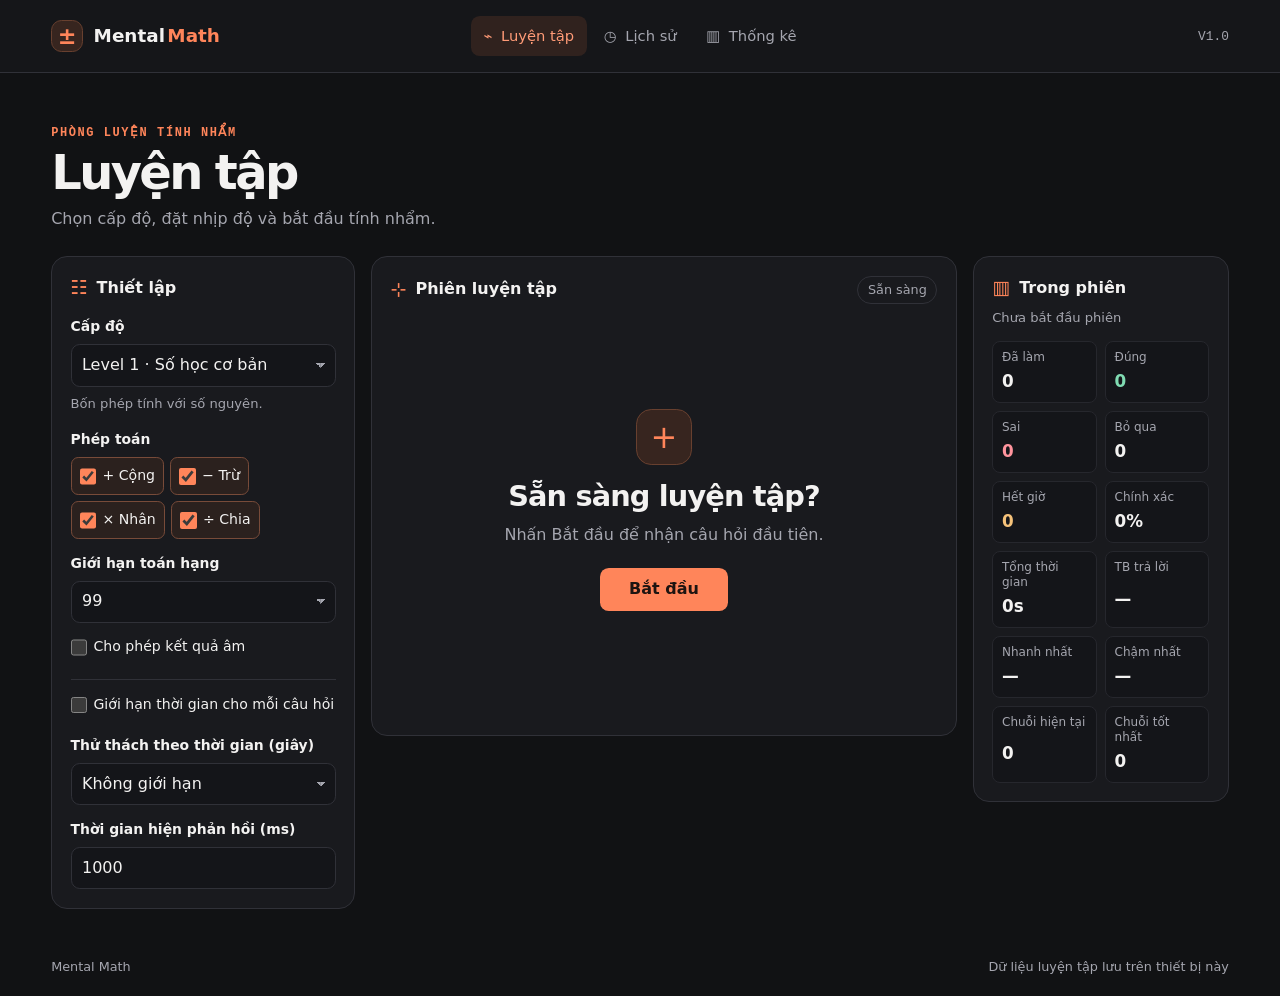
==== index.html @ ff59de57 "Release Mental Math V1.0" ====
<!doctype html>
<html lang="vi">
<head>
  <meta charset="utf-8">
  <meta name="viewport" content="width=device-width, initial-scale=1, viewport-fit=cover">
  <meta name="theme-color" content="#111214">
  <meta name="description" content="Luyện tính nhẩm, xem lại đáp án và theo dõi tiến bộ với Mental Math.">
  <meta name="apple-mobile-web-app-capable" content="yes">
  <meta name="apple-mobile-web-app-status-bar-style" content="black-translucent">
  <title>Mental Math</title>
  <link rel="manifest" href="./manifest.json">
  <link rel="icon" href="./assets/icons/icon.svg" type="image/svg+xml">
  <link rel="apple-touch-icon" href="./assets/icons/apple-touch-icon.png">
  <link rel="stylesheet" href="./css/style.css">
  <link rel="stylesheet" href="./css/components.css">
  <link rel="stylesheet" href="./css/responsive.css">
  <script type="module" src="./js/app.js"></script>
</head>
<body>
  <header class="site-header">
    <div class="shell header-inner">
      <div class="brand">
        <span class="brand-mark" aria-hidden="true">±</span>
        <span>Mental<span class="brand-math">Math</span></span>
      </div>
      <nav aria-label="Điều hướng chính" class="tablist" role="tablist">
        <button id="tab-practice" role="tab" aria-selected="true" aria-controls="practice" data-tab="practice"><span aria-hidden="true">⌁</span> Luyện tập</button>
        <button id="tab-history" role="tab" aria-selected="false" aria-controls="history" tabindex="-1" data-tab="history"><span aria-hidden="true">◷</span> Lịch sử</button>
        <button id="tab-statistics" role="tab" aria-selected="false" aria-controls="statistics" tabindex="-1" data-tab="statistics"><span aria-hidden="true">▥</span> Thống kê</button>
      </nav>
      <span class="version">V1.0</span>
    </div>
  </header>
  <main class="shell">
    <noscript><p class="notice">Bật JavaScript để luyện tập trên trình duyệt.</p></noscript>
    <div id="storage-notice" class="notice" role="alert" hidden></div>
    <section id="practice" role="tabpanel" aria-labelledby="tab-practice">
      <div class="page-intro">
        <p class="eyebrow">PHÒNG LUYỆN TÍNH NHẨM</p>
        <h1>Luyện tập</h1>
        <p>Chọn cấp độ, đặt nhịp độ và bắt đầu tính nhẩm.</p>
      </div>
      <div class="practice-layout">
        <form id="settings-form" class="card settings-card" novalidate aria-labelledby="settings-title">
          <div class="card-heading"><span aria-hidden="true">☷</span><h2 id="settings-title">Thiết lập</h2></div>
          <fieldset id="settings-fields">
            <legend class="sr-only">Cấu hình luyện tập</legend>
            <label for="level-select" class="field-label">Cấp độ</label>
            <select id="level-select"></select>
            <p id="level-description" class="muted field-help"></p>
            <div id="level-fields" class="field-stack"></div>
            <div id="timer-fields" class="field-stack timer-fields"></div>
          </fieldset>
          <p id="settings-error" class="form-error" role="alert" hidden></p>
        </form>
        <section class="card play-card" aria-labelledby="play-title">
          <div class="play-top">
            <div class="card-heading"><span aria-hidden="true">⊹</span><h2 id="play-title">Phiên luyện tập</h2></div>
            <span id="practice-state" class="state-label">Sẵn sàng</span>
          </div>
          <div id="session-timer" class="session-timer" hidden></div>
          <div id="question-timer" class="timer" hidden>
            <div><span>Mỗi câu</span><strong id="question-countdown"></strong></div>
            <progress id="question-progress" value="0" max="1" aria-label="Thời gian còn lại mỗi câu"></progress>
          </div>
          <div class="play-stage">
            <div id="play-idle" class="stage-message">
              <span class="stage-mark" aria-hidden="true">+</span>
              <h3>Sẵn sàng luyện tập?</h3>
              <p>Nhấn Bắt đầu để nhận câu hỏi đầu tiên.</p>
              <button id="start" class="primary" type="submit" form="settings-form">Bắt đầu</button>
            </div>
            <div id="play-paused" class="stage-message" hidden>
              <span class="stage-mark" aria-hidden="true">Ⅱ</span>
              <h3>Đã tạm dừng</h3>
              <p>Đồng hồ sẽ chạy tiếp khi bạn tiếp tục.</p>
            </div>
            <div id="play-question" hidden>
              <div id="question-number" class="eyebrow"></div>
              <div id="expression" class="expression"></div>
              <p id="question-hint" class="muted" hidden></p>
              <form id="answer-form" novalidate>
                <label for="answer" class="sr-only">Đáp án</label>
                <input id="answer" type="text" inputmode="decimal" autocomplete="off" autocapitalize="off" spellcheck="false" placeholder="Nhập đáp án" aria-describedby="answer-error">
                <button class="primary" type="submit">Kiểm tra <span aria-hidden="true">↵</span></button>
              </form>
              <div class="answer-tools">
                <button id="toggle-negative" class="subtle compact" type="button" aria-label="Đổi dấu âm hoặc dương">±</button>
                <p id="answer-error" class="form-error" role="alert" hidden></p>
              </div>
            </div>
            <div id="play-feedback" class="stage-message" role="status" hidden>
              <h3 id="feedback-title"></h3>
              <p id="feedback-answer"></p>
            </div>
            <div id="play-summary" class="stage-message" hidden>
              <span class="stage-mark" aria-hidden="true">✓</span>
              <h3>Hoàn thành phiên</h3>
              <p id="summary-caption"></p>
              <p id="summary-feedback" role="status" hidden></p>
              <div id="summary-metrics" class="metrics summary-metrics"></div>
              <button id="restart" class="primary" type="submit" form="settings-form">Bắt đầu lại</button>
            </div>
          </div>
          <div id="play-controls" class="play-controls" hidden>
            <button id="skip" class="subtle" type="button">Bỏ qua</button>
            <button id="pause" class="subtle" type="button">Tạm dừng</button>
            <button id="resume" class="primary" type="button" hidden>Tiếp tục</button>
            <button id="finish" class="subtle finish" type="button">Kết thúc</button>
          </div>
        </section>
        <aside class="card stats-card" aria-labelledby="live-title">
          <div class="card-heading"><span aria-hidden="true">▥</span><h2 id="live-title">Trong phiên</h2></div>
          <p id="live-level" class="muted field-help">Chưa bắt đầu phiên</p>
          <div id="live-metrics" class="metrics live-metrics"></div>
        </aside>
      </div>
    </section>
    <section id="history" role="tabpanel" aria-labelledby="tab-history" hidden>
      <div class="page-intro heading-row">
        <div><h1>Lịch sử</h1><p>Xem lại tối đa 30 phiên gần nhất và từng đáp án.</p></div>
        <div class="actions">
          <button id="retry-save" class="subtle" type="button" hidden>Lưu lại phiên</button>
          <button id="clear-history" class="subtle danger" type="button">Xóa lịch sử</button>
        </div>
      </div>
      <div id="history-content" class="history-list"></div>
    </section>
    <section id="statistics" role="tabpanel" aria-labelledby="tab-statistics" hidden>
      <div class="page-intro heading-row">
        <div><h1>Thống kê</h1><p>Theo dõi độ chính xác và tốc độ qua các phiên đã lưu.</p></div>
        <label class="filter-label" for="stats-filter">Cấp độ <select id="stats-filter"></select></label>
      </div>
      <div id="statistics-content"></div>
    </section>
  </main>
  <footer class="shell footer"><span>Mental Math</span><span>Dữ liệu luyện tập lưu trên thiết bị này</span></footer>
</body>
</html>
---- css/style.css ----
:root {
  color-scheme: dark;
  --bg: #111214;
  --surface: #191a1e;
  --inset: #141519;
  --border: #303138;
  --text: #f3f2f1;
  --muted: #a5a6af;
  --accent: #ff855a;
  --accent-hover: #ffa583;
  --success: #80dbb2;
  --danger: #ff949d;
  --warning: #f5c27a;
  --radius: 1rem;
  font: 100%/1.55 "Segoe UI", system-ui, sans-serif;
}

*, *::before, *::after { box-sizing: border-box; }
[hidden] { display: none !important; }
body { margin: 0; background: var(--bg); color: var(--text); }
button, input, select { font: inherit; }
button, select { cursor: pointer; }
button:disabled, select:disabled, input:disabled { cursor: default; opacity: .55; }
:focus-visible { outline: 2px solid var(--accent); outline-offset: 3px; }
button { border: 0; }
h1, h2, h3, p { margin: 0; }
fieldset { border: 0; padding: 0; margin: 0; min-width: 0; }
legend { padding: 0; }
progress { display: block; width: 100%; }
a { color: var(--accent); }
.shell { width: min(90rem, 100%); padding-inline: clamp(1rem, 4vw, 3.75rem); margin-inline: auto; }
.muted { color: var(--muted); }
.sr-only { position: absolute; width: 1px; height: 1px; overflow: hidden; clip-path: inset(50%); white-space: nowrap; }
.site-header { border-bottom: 1px solid var(--border); background: #151619; padding-top: env(safe-area-inset-top); }
.header-inner { min-height: 4.5rem; display: grid; grid-template-columns: 1fr auto 1fr; align-items: center; gap: 1rem; }
.brand { display: inline-flex; align-items: center; gap: .65rem; font-weight: 800; font-size: 1.15rem; white-space: nowrap; }
.brand-mark, .stage-mark {
  display: inline-grid; place-items: center; color: var(--accent); background: #37251f;
  border: 1px solid #68402f; border-radius: .65rem; width: 2rem; height: 2rem; font-size: 1.4rem; line-height: 1;
}
.brand-math { color: var(--accent); margin-left: .13em; }
.version { justify-self: end; color: var(--muted); font: .8rem ui-monospace, monospace; }
.tablist { display: flex; gap: .25rem; }
.tablist button { color: var(--muted); background: transparent; border-radius: .55rem; padding: .55rem .8rem; white-space: nowrap; font-size: .92rem; }
.tablist button:hover { color: var(--text); }
.tablist [aria-selected="true"] { background: #30221e; color: #ff9b77; }
.tablist span { margin-right: .25rem; }
.page-intro { margin-block: clamp(1.5rem, 5vw, 3.25rem) 1.5rem; }
.page-intro h1 { font-size: clamp(2rem, 4vw, 3rem); line-height: 1.12; letter-spacing: -.055em; margin: .25rem 0 .45rem; }
.page-intro p:not(.eyebrow) { color: var(--muted); }
.eyebrow { color: var(--accent); font: 700 .75rem/1.45 ui-monospace, monospace; letter-spacing: .13em; }
.footer { display: flex; justify-content: space-between; margin-top: 2rem; padding-block: 1rem max(1.2rem, env(safe-area-inset-bottom)); gap: .5rem; color: var(--muted); font-size: .8rem; }
.notice { margin-top: 1rem; padding: .75rem 1rem; border: 1px solid #795d32; border-radius: .6rem; color: var(--warning); background: #292117; }
---- css/components.css ----
.practice-layout { display: grid; grid-template-columns: minmax(15rem, 19rem) minmax(0, 1fr) minmax(13rem, 16rem); align-items: start; gap: 1rem; }
.card { min-width: 0; padding: 1.15rem; background: var(--surface); border: 1px solid var(--border); border-radius: var(--radius); }
.card-heading { display: flex; align-items: center; gap: .55rem; }
.card-heading > span { color: var(--accent); line-height: 1; font-size: 1.2rem; }
.card-heading h2, .card h2 { font-size: 1rem; font-weight: 700; }
.settings-card > .card-heading { margin-bottom: 1rem; }
.field-label { display: block; color: var(--text); font-size: .87rem; font-weight: 650; margin-bottom: .4rem; }
.field-help { font-size: .82rem; margin-top: .45rem; }
.field-stack { display: grid; gap: .85rem; margin-top: .95rem; }
.timer-fields { border-top: 1px solid var(--border); padding-top: .9rem; }
input[type="text"], input[type="number"], select {
  width: 100%; min-height: 2.65rem; padding: .48rem .65rem; color: var(--text);
  background-color: var(--inset); border: 1px solid var(--border); border-radius: .55rem;
}
select {
  appearance: none; padding-right: 1.9rem;
  background-image: linear-gradient(45deg, transparent 50%, var(--muted) 50%), linear-gradient(135deg, var(--muted) 50%, transparent 50%);
  background-position: right .86rem center, right .56rem center;
  background-size: .3rem .3rem; background-repeat: no-repeat;
}
.custom-value { margin-top: .45rem; }
.options { display: flex; gap: .4rem; flex-wrap: wrap; }
.option { display: inline-flex; align-items: center; gap: .38rem; font-size: .88rem; cursor: pointer; }
.option input { width: 1.05rem; height: 1.05rem; accent-color: var(--accent); margin: 0; flex: none; }
.options .option { border: 1px solid var(--border); padding: .34rem .5rem; border-radius: .45rem; background: var(--inset); min-height: 2.35rem; }
.options .option:has(input:checked) { border-color: #784b39; background: #2b211e; }
.primary, .subtle { border-radius: .55rem; min-height: 2.7rem; padding: .48rem .85rem; font-weight: 650; white-space: nowrap; }
.primary { background: var(--accent); color: #1d1411; }
.primary:hover { background: var(--accent-hover); }
.subtle { background: var(--inset); color: var(--text); border: 1px solid var(--border); }
.subtle:hover { border-color: var(--muted); }
.danger, .form-error { color: var(--danger); }
.form-error { font-size: .87rem; margin-top: .4rem; }
.play-card { min-height: 30rem; display: flex; flex-direction: column; }
.play-top { display: flex; gap: .6rem; justify-content: space-between; align-items: center; }
.state-label { font-size: .8rem; color: var(--muted); border: 1px solid var(--border); border-radius: 2rem; padding: .2rem .6rem; white-space: nowrap; }
.session-timer { color: var(--warning); font-size: .86rem; margin-top: .75rem; }
.timer { margin-top: .8rem; color: var(--success); }
.timer > div { display: flex; justify-content: space-between; font-size: .88rem; }
.timer.warning { color: var(--warning); }
.timer progress { height: .45rem; margin-top: .2rem; accent-color: currentColor; }
.play-stage { flex: 1; display: grid; place-items: center; padding-block: 1.5rem; text-align: center; min-width: 0; }
.stage-message { width: min(100%, 30rem); display: grid; justify-items: center; gap: .65rem; }
.stage-mark { width: 3.5rem; height: 3.5rem; border-radius: .95rem; font-size: 2rem; margin-bottom: .25rem; }
.stage-message h3 { font-size: clamp(1.25rem, 2.7vw, 1.8rem); line-height: 1.15; letter-spacing: -.03em; }
.stage-message p { color: var(--muted); overflow-wrap: anywhere; }
.stage-message .primary { margin-top: .6rem; min-width: 8rem; }
#play-question { width: 100%; min-width: 0; }
.expression { font-size: clamp(1.7rem, 3.8vw, 3.5rem); line-height: 1.2; font-weight: 750; margin-block: .7rem 1rem; overflow-wrap: anywhere; }
.expression.long { font-size: clamp(1.5rem, 2.5vw, 2.25rem); }
#answer-form { display: flex; max-width: 25rem; margin: 1rem auto 0; gap: .45rem; }
#answer { min-width: 0; font-variant-numeric: tabular-nums; }
#answer-form button span { margin-left: .2rem; }
.answer-tools { display: flex; align-items: center; justify-content: center; gap: .45rem; margin-top: .45rem; }
.compact { min-height: 2rem; padding: .12rem .6rem; }
.play-controls { display: flex; flex-wrap: wrap; gap: .4rem; padding-top: .8rem; border-top: 1px solid var(--border); }
.play-controls .finish { margin-left: auto; }
.metrics { display: grid; grid-template-columns: repeat(auto-fit, minmax(min(100%, 8rem), 1fr)); gap: .5rem; width: 100%; }
.live-metrics, .summary-metrics { grid-template-columns: repeat(2, minmax(0, 1fr)); }
.live-metrics { margin-top: .85rem; }
.metric { display: grid; gap: .18rem; min-width: 0; padding: .5rem .55rem; background: var(--inset); text-align: left; border: 1px solid #26272d; border-radius: .5rem; }
.metric span { font-size: .75rem; color: var(--muted); line-height: 1.25; }
.metric strong { font-size: 1.05rem; font-variant-numeric: tabular-nums; overflow-wrap: anywhere; }
.correct { color: var(--success); }
.incorrect { color: var(--danger); }
.timeout { color: var(--warning); }
.skipped { color: var(--muted); }
.heading-row { display: flex; justify-content: space-between; align-items: end; gap: 1rem; flex-wrap: wrap; }
.actions { display: flex; flex-wrap: wrap; gap: .5rem; }
.history-list, .chart-grid { display: grid; gap: .8rem; }
.history-entry summary { cursor: pointer; list-style-position: inside; }
.history-entry summary strong { margin-inline: .25rem; }
.history-entry summary small { display: inline-block; color: var(--muted); margin-inline: .3rem; }
.history-entry[open] summary { padding-bottom: .7rem; }
.history-details { display: grid; gap: .65rem; }
.history-details p, .history-details label { font-size: .88rem; }
.table-scroll { overflow: auto; max-height: 24rem; }
table { width: 100%; border-collapse: collapse; text-align: left; font-size: .88rem; }
th, td { padding: .55rem; border-bottom: 1px solid var(--border); overflow-wrap: anywhere; }
th { color: var(--muted); }
.chart-grid { grid-template-columns: repeat(2, minmax(0, 1fr)); margin-top: 1rem; }
.chart { display: block; width: 100%; min-height: 10rem; margin-top: .5rem; overflow: visible; }
.chart text { fill: var(--muted); font: 15px "Segoe UI", system-ui, sans-serif; }
.chart .grid { stroke: var(--border); }
.chart .series { fill: none; stroke: var(--accent); stroke-width: 3; }
.chart .point { fill: var(--accent); }
.chart .bar { fill: var(--success); }
.chart-values { margin-top: .4rem; font-size: .85rem; color: var(--muted); }
.chart-values summary { cursor: pointer; }
.level-table { margin-top: 1rem; }
.level-table h2 { margin-bottom: .45rem; }
.filter-label { min-width: min(100%, 13rem); display: grid; gap: .3rem; font-size: .88rem; }
---- css/responsive.css ----
@media (max-width: 65rem) {
  .practice-layout { grid-template-columns: minmax(14rem, 18rem) minmax(0, 1fr); }
  .stats-card { grid-column: 1 / -1; }
  .live-metrics { grid-template-columns: repeat(auto-fit, minmax(6rem, 1fr)); }
}

@media (max-width: 42rem) {
  .shell { padding-left: max(1rem, env(safe-area-inset-left)); padding-right: max(1rem, env(safe-area-inset-right)); }
  .header-inner { min-height: auto; grid-template-columns: 1fr auto; padding-block: .65rem .45rem; row-gap: .45rem; }
  .tablist { grid-area: 2 / 1 / 3 / -1; justify-content: stretch; }
  .tablist button { flex: 1; padding-inline: .3rem; }
  .practice-layout, .chart-grid { grid-template-columns: minmax(0, 1fr); }
  .practice-layout.is-active .play-card, .practice-layout.is-finished .play-card { grid-row: 1; }
  .play-card { min-height: 21rem; }
  .card { padding: .9rem; }
  .option, .options .option { min-height: 2.75rem; }
  .footer { flex-wrap: wrap; }
}

@media (max-width: 24rem) {
  .tablist span { display: none; }
  #answer-form button span { display: none; }
  .play-controls .finish { margin-left: 0; }
}
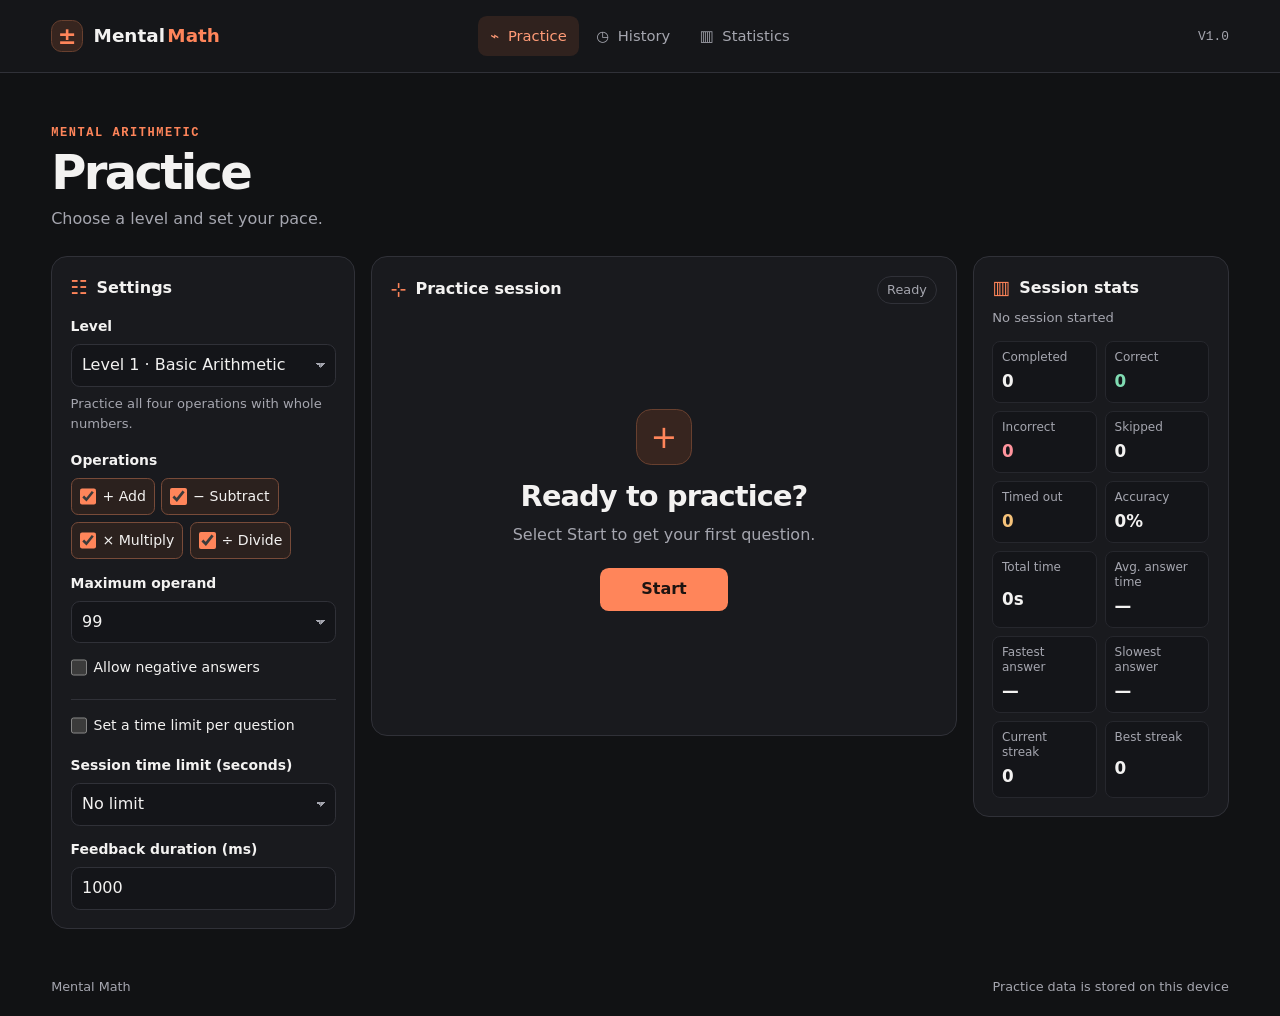
==== commit 4576cd6a: "V1.1" ====
--- a/index.html
+++ b/index.html
@@ -1,10 +1,10 @@
 <!doctype html>
-<html lang="vi">
+<html lang="en">
 <head>
   <meta charset="utf-8">
   <meta name="viewport" content="width=device-width, initial-scale=1, viewport-fit=cover">
   <meta name="theme-color" content="#111214">
-  <meta name="description" content="Luyện tính nhẩm, xem lại đáp án và theo dõi tiến bộ với Mental Math.">
+  <meta name="description" content="Practice mental arithmetic, review your answers, and track your progress with Mental Math.">
   <meta name="apple-mobile-web-app-capable" content="yes">
   <meta name="apple-mobile-web-app-status-bar-style" content="black-translucent">
   <title>Mental Math</title>
@@ -23,29 +23,29 @@
         <span class="brand-mark" aria-hidden="true">±</span>
         <span>Mental<span class="brand-math">Math</span></span>
       </div>
-      <nav aria-label="Điều hướng chính" class="tablist" role="tablist">
-        <button id="tab-practice" role="tab" aria-selected="true" aria-controls="practice" data-tab="practice"><span aria-hidden="true">⌁</span> Luyện tập</button>
-        <button id="tab-history" role="tab" aria-selected="false" aria-controls="history" tabindex="-1" data-tab="history"><span aria-hidden="true">◷</span> Lịch sử</button>
-        <button id="tab-statistics" role="tab" aria-selected="false" aria-controls="statistics" tabindex="-1" data-tab="statistics"><span aria-hidden="true">▥</span> Thống kê</button>
+      <nav aria-label="Main navigation" class="tablist" role="tablist">
+        <button id="tab-practice" role="tab" aria-selected="true" aria-controls="practice" data-tab="practice"><span aria-hidden="true">⌁</span> Practice</button>
+        <button id="tab-history" role="tab" aria-selected="false" aria-controls="history" tabindex="-1" data-tab="history"><span aria-hidden="true">◷</span> History</button>
+        <button id="tab-statistics" role="tab" aria-selected="false" aria-controls="statistics" tabindex="-1" data-tab="statistics"><span aria-hidden="true">▥</span> Statistics</button>
       </nav>
       <span class="version">V1.0</span>
     </div>
   </header>
   <main class="shell">
-    <noscript><p class="notice">Bật JavaScript để luyện tập trên trình duyệt.</p></noscript>
+    <noscript><p class="notice">Enable JavaScript to use Mental Math.</p></noscript>
     <div id="storage-notice" class="notice" role="alert" hidden></div>
     <section id="practice" role="tabpanel" aria-labelledby="tab-practice">
       <div class="page-intro">
-        <p class="eyebrow">PHÒNG LUYỆN TÍNH NHẨM</p>
-        <h1>Luyện tập</h1>
-        <p>Chọn cấp độ, đặt nhịp độ và bắt đầu tính nhẩm.</p>
+        <p class="eyebrow">MENTAL ARITHMETIC</p>
+        <h1>Practice</h1>
+        <p>Choose a level and set your pace.</p>
       </div>
       <div class="practice-layout">
         <form id="settings-form" class="card settings-card" novalidate aria-labelledby="settings-title">
-          <div class="card-heading"><span aria-hidden="true">☷</span><h2 id="settings-title">Thiết lập</h2></div>
+          <div class="card-heading"><span aria-hidden="true">☷</span><h2 id="settings-title">Settings</h2></div>
           <fieldset id="settings-fields">
-            <legend class="sr-only">Cấu hình luyện tập</legend>
-            <label for="level-select" class="field-label">Cấp độ</label>
+            <legend class="sr-only">Practice settings</legend>
+            <label for="level-select" class="field-label">Level</label>
             <select id="level-select"></select>
             <p id="level-description" class="muted field-help"></p>
             <div id="level-fields" class="field-stack"></div>
@@ -55,37 +55,37 @@
         </form>
         <section class="card play-card" aria-labelledby="play-title">
           <div class="play-top">
-            <div class="card-heading"><span aria-hidden="true">⊹</span><h2 id="play-title">Phiên luyện tập</h2></div>
-            <span id="practice-state" class="state-label">Sẵn sàng</span>
+            <div class="card-heading"><span aria-hidden="true">⊹</span><h2 id="play-title">Practice session</h2></div>
+            <span id="practice-state" class="state-label">Ready</span>
           </div>
           <div id="session-timer" class="session-timer" hidden></div>
           <div id="question-timer" class="timer" hidden>
-            <div><span>Mỗi câu</span><strong id="question-countdown"></strong></div>
-            <progress id="question-progress" value="0" max="1" aria-label="Thời gian còn lại mỗi câu"></progress>
+            <div><span>Question timer</span><strong id="question-countdown"></strong></div>
+            <progress id="question-progress" value="0" max="1" aria-label="Time remaining for this question"></progress>
           </div>
           <div class="play-stage">
             <div id="play-idle" class="stage-message">
               <span class="stage-mark" aria-hidden="true">+</span>
-              <h3>Sẵn sàng luyện tập?</h3>
-              <p>Nhấn Bắt đầu để nhận câu hỏi đầu tiên.</p>
-              <button id="start" class="primary" type="submit" form="settings-form">Bắt đầu</button>
+              <h3>Ready to practice?</h3>
+              <p>Select Start to get your first question.</p>
+              <button id="start" class="primary" type="submit" form="settings-form">Start</button>
             </div>
             <div id="play-paused" class="stage-message" hidden>
               <span class="stage-mark" aria-hidden="true">Ⅱ</span>
-              <h3>Đã tạm dừng</h3>
-              <p>Đồng hồ sẽ chạy tiếp khi bạn tiếp tục.</p>
+              <h3>Paused</h3>
+              <p>The timers will continue when you resume.</p>
             </div>
             <div id="play-question" hidden>
               <div id="question-number" class="eyebrow"></div>
               <div id="expression" class="expression"></div>
               <p id="question-hint" class="muted" hidden></p>
               <form id="answer-form" novalidate>
-                <label for="answer" class="sr-only">Đáp án</label>
-                <input id="answer" type="text" inputmode="decimal" autocomplete="off" autocapitalize="off" spellcheck="false" placeholder="Nhập đáp án" aria-describedby="answer-error">
-                <button class="primary" type="submit">Kiểm tra <span aria-hidden="true">↵</span></button>
+                <label for="answer" class="sr-only">Answer</label>
+                <input id="answer" type="text" inputmode="decimal" autocomplete="off" autocapitalize="off" spellcheck="false" placeholder="Enter your answer" aria-describedby="answer-error">
+                <button class="primary" type="submit">Check <span aria-hidden="true">↵</span></button>
               </form>
               <div class="answer-tools">
-                <button id="toggle-negative" class="subtle compact" type="button" aria-label="Đổi dấu âm hoặc dương">±</button>
+                <button id="toggle-negative" class="subtle compact" type="button" aria-label="Toggle the answer sign">±</button>
                 <p id="answer-error" class="form-error" role="alert" hidden></p>
               </div>
             </div>
@@ -95,45 +95,45 @@
             </div>
             <div id="play-summary" class="stage-message" hidden>
               <span class="stage-mark" aria-hidden="true">✓</span>
-              <h3>Hoàn thành phiên</h3>
+              <h3>Session complete</h3>
               <p id="summary-caption"></p>
               <p id="summary-feedback" role="status" hidden></p>
               <div id="summary-metrics" class="metrics summary-metrics"></div>
-              <button id="restart" class="primary" type="submit" form="settings-form">Bắt đầu lại</button>
+              <button id="restart" class="primary" type="submit" form="settings-form">Restart</button>
             </div>
           </div>
           <div id="play-controls" class="play-controls" hidden>
-            <button id="skip" class="subtle" type="button">Bỏ qua</button>
-            <button id="pause" class="subtle" type="button">Tạm dừng</button>
-            <button id="resume" class="primary" type="button" hidden>Tiếp tục</button>
-            <button id="finish" class="subtle finish" type="button">Kết thúc</button>
+            <button id="skip" class="subtle" type="button">Skip</button>
+            <button id="pause" class="subtle" type="button">Pause</button>
+            <button id="resume" class="primary" type="button" hidden>Resume</button>
+            <button id="finish" class="subtle finish" type="button">Finish</button>
           </div>
         </section>
         <aside class="card stats-card" aria-labelledby="live-title">
-          <div class="card-heading"><span aria-hidden="true">▥</span><h2 id="live-title">Trong phiên</h2></div>
-          <p id="live-level" class="muted field-help">Chưa bắt đầu phiên</p>
+          <div class="card-heading"><span aria-hidden="true">▥</span><h2 id="live-title">Session stats</h2></div>
+          <p id="live-level" class="muted field-help">No session started</p>
           <div id="live-metrics" class="metrics live-metrics"></div>
         </aside>
       </div>
     </section>
     <section id="history" role="tabpanel" aria-labelledby="tab-history" hidden>
       <div class="page-intro heading-row">
-        <div><h1>Lịch sử</h1><p>Xem lại tối đa 30 phiên gần nhất và từng đáp án.</p></div>
+        <div><h1>History</h1><p>Review your answers from the 30 most recent sessions.</p></div>
         <div class="actions">
-          <button id="retry-save" class="subtle" type="button" hidden>Lưu lại phiên</button>
-          <button id="clear-history" class="subtle danger" type="button">Xóa lịch sử</button>
+          <button id="retry-save" class="subtle" type="button" hidden>Retry saving</button>
+          <button id="clear-history" class="subtle danger" type="button">Clear history</button>
         </div>
       </div>
       <div id="history-content" class="history-list"></div>
     </section>
     <section id="statistics" role="tabpanel" aria-labelledby="tab-statistics" hidden>
       <div class="page-intro heading-row">
-        <div><h1>Thống kê</h1><p>Theo dõi độ chính xác và tốc độ qua các phiên đã lưu.</p></div>
-        <label class="filter-label" for="stats-filter">Cấp độ <select id="stats-filter"></select></label>
+        <div><h1>Statistics</h1><p>Track your accuracy and speed across saved sessions.</p></div>
+        <label class="filter-label" for="stats-filter">Level <select id="stats-filter"></select></label>
       </div>
       <div id="statistics-content"></div>
     </section>
   </main>
-  <footer class="shell footer"><span>Mental Math</span><span>Dữ liệu luyện tập lưu trên thiết bị này</span></footer>
+  <footer class="shell footer"><span>Mental Math</span><span>Practice data is stored on this device</span></footer>
 </body>
 </html>
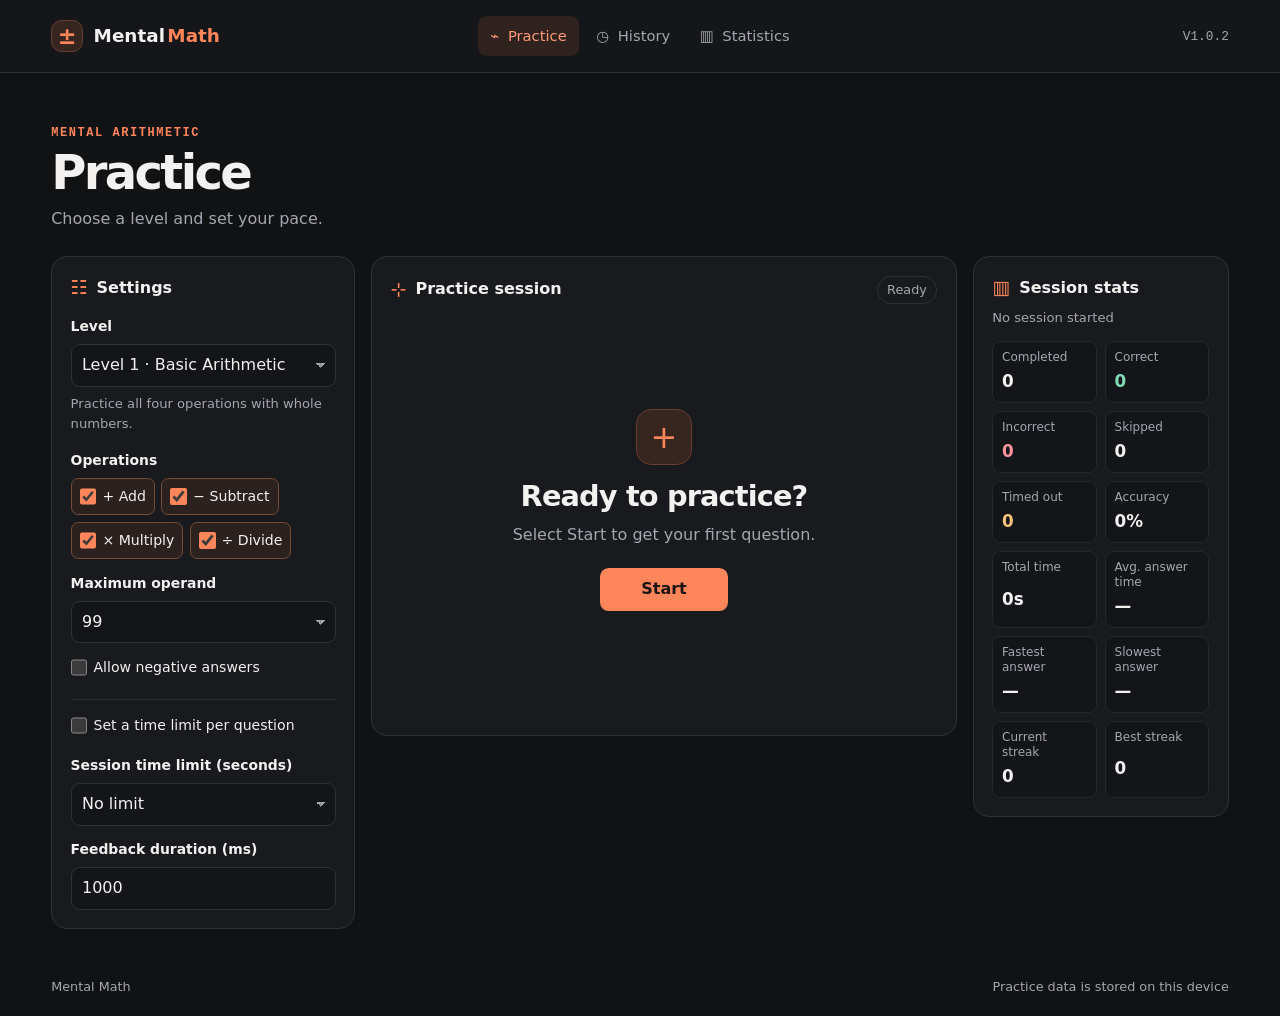
==== commit 53818ba9: "Improve answer controls and keep input focused" ====
--- a/index.html
+++ b/index.html
@@ -28,7 +28,7 @@
         <button id="tab-history" role="tab" aria-selected="false" aria-controls="history" tabindex="-1" data-tab="history"><span aria-hidden="true">◷</span> History</button>
         <button id="tab-statistics" role="tab" aria-selected="false" aria-controls="statistics" tabindex="-1" data-tab="statistics"><span aria-hidden="true">▥</span> Statistics</button>
       </nav>
-      <span class="version">V1.0</span>
+      <span class="version">V1.0.2</span>
     </div>
   </header>
   <main class="shell">
@@ -75,23 +75,25 @@
               <h3>Paused</h3>
               <p>The timers will continue when you resume.</p>
             </div>
-            <div id="play-question" hidden>
-              <div id="question-number" class="eyebrow"></div>
-              <div id="expression" class="expression"></div>
-              <p id="question-hint" class="muted" hidden></p>
+            <div id="play-answer" hidden>
+              <div id="play-question" hidden>
+                <div id="question-number" class="eyebrow"></div>
+                <div id="expression" class="expression"></div>
+                <p id="question-hint" class="muted" hidden></p>
+              </div>
+              <div id="play-feedback" class="stage-message" role="status" hidden>
+                <h3 id="feedback-title"></h3>
+                <p id="feedback-answer"></p>
+              </div>
               <form id="answer-form" novalidate>
                 <label for="answer" class="sr-only">Answer</label>
-                <input id="answer" type="text" inputmode="decimal" autocomplete="off" autocapitalize="off" spellcheck="false" placeholder="Enter your answer" aria-describedby="answer-error">
-                <button class="primary" type="submit">Check <span aria-hidden="true">↵</span></button>
+                <div class="answer-row">
+                  <input id="answer" type="text" inputmode="decimal" autocomplete="off" autocapitalize="off" spellcheck="false" placeholder="Enter your answer" aria-describedby="answer-error">
+                  <button id="toggle-negative" class="subtle" type="button" aria-label="Toggle the answer sign">±</button>
+                </div>
+                <p id="answer-error" class="form-error" role="alert" hidden></p>
+                <button id="check-answer" class="primary" type="submit">Check <span aria-hidden="true">↵</span></button>
               </form>
-              <div class="answer-tools">
-                <button id="toggle-negative" class="subtle compact" type="button" aria-label="Toggle the answer sign">±</button>
-                <p id="answer-error" class="form-error" role="alert" hidden></p>
-              </div>
-            </div>
-            <div id="play-feedback" class="stage-message" role="status" hidden>
-              <h3 id="feedback-title"></h3>
-              <p id="feedback-answer"></p>
             </div>
             <div id="play-summary" class="stage-message" hidden>
               <span class="stage-mark" aria-hidden="true">✓</span>
--- a/css/components.css
+++ b/css/components.css
@@ -45,14 +45,16 @@
 .stage-message h3 { font-size: clamp(1.25rem, 2.7vw, 1.8rem); line-height: 1.15; letter-spacing: -.03em; }
 .stage-message p { color: var(--muted); overflow-wrap: anywhere; }
 .stage-message .primary { margin-top: .6rem; min-width: 8rem; }
-#play-question { width: 100%; min-width: 0; }
+#play-answer { width: 100%; min-width: 0; }
+#play-feedback { margin-inline: auto; }
 .expression { font-size: clamp(1.7rem, 3.8vw, 3.5rem); line-height: 1.2; font-weight: 750; margin-block: .7rem 1rem; overflow-wrap: anywhere; }
 .expression.long { font-size: clamp(1.5rem, 2.5vw, 2.25rem); }
-#answer-form { display: flex; max-width: 25rem; margin: 1rem auto 0; gap: .45rem; }
+#answer-form { display: grid; max-width: 25rem; margin: 1rem auto 0; gap: .55rem; }
+.answer-row { display: grid; grid-template-columns: minmax(0, 1fr) auto; gap: .45rem; }
 #answer { min-width: 0; font-variant-numeric: tabular-nums; }
-#answer-form button span { margin-left: .2rem; }
-.answer-tools { display: flex; align-items: center; justify-content: center; gap: .45rem; margin-top: .45rem; }
-.compact { min-height: 2rem; padding: .12rem .6rem; }
+#toggle-negative { min-width: 2.75rem; font-size: 1.15rem; }
+#check-answer { min-height: 3.25rem; font-size: 1.1rem; }
+#check-answer span { margin-left: .2rem; }
 .play-controls { display: flex; flex-wrap: wrap; gap: .4rem; padding-top: .8rem; border-top: 1px solid var(--border); }
 .play-controls .finish { margin-left: auto; }
 .metrics { display: grid; grid-template-columns: repeat(auto-fit, minmax(min(100%, 8rem), 1fr)); gap: .5rem; width: 100%; }
